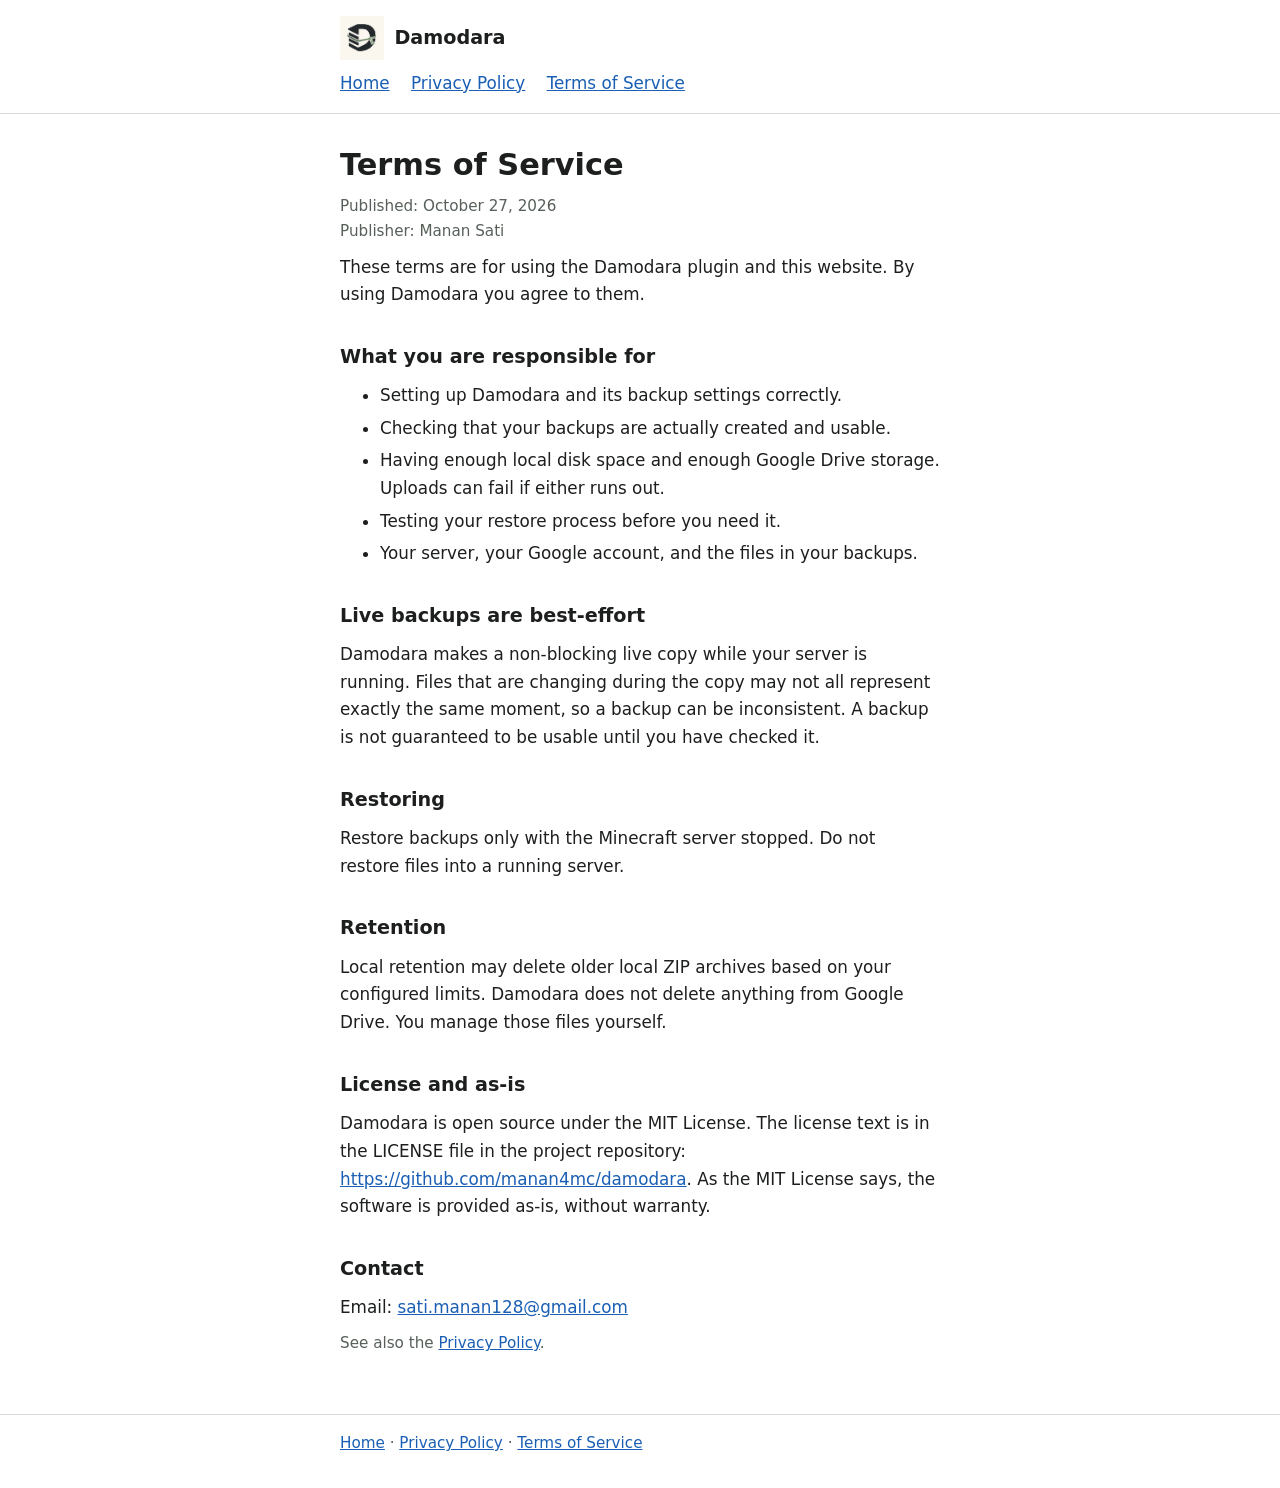
==== docs/terms.html @ 9754779f "Add files via upload" ====
<!DOCTYPE html>
<html lang="en">
<head>
<meta charset="utf-8">
<meta name="viewport" content="width=device-width, initial-scale=1">
<title>Terms of Service – Damodara</title>
<link rel="stylesheet" href="./style.css">
</head>
<body>
<header><div class="wrap">
<a class="brand" href="./index.html"><img class="logo" src="./logo.png" alt="Damodara logo"><span>Damodara</span></a>
<nav>
<a href="./index.html">Home</a>
<a href="./privacy.html">Privacy Policy</a>
<a href="./terms.html">Terms of Service</a>
</nav>
</div></header>
<main><div class="wrap">
<h1>Terms of Service</h1>
<p class="note">Published: October 27, 2026<br>Publisher: Manan Sati</p>

<p>These terms are for using the Damodara plugin and this website. By using Damodara you agree to them.</p>

<h2>What you are responsible for</h2>
<ul>
<li>Setting up Damodara and its backup settings correctly.</li>
<li>Checking that your backups are actually created and usable.</li>
<li>Having enough local disk space and enough Google Drive storage. Uploads can fail if either runs out.</li>
<li>Testing your restore process before you need it.</li>
<li>Your server, your Google account, and the files in your backups.</li>
</ul>

<h2>Live backups are best-effort</h2>
<p>Damodara makes a non-blocking live copy while your server is running. Files that are changing during the copy may not all represent exactly the same moment, so a backup can be inconsistent. A backup is not guaranteed to be usable until you have checked it.</p>

<h2>Restoring</h2>
<p>Restore backups only with the Minecraft server stopped. Do not restore files into a running server.</p>

<h2>Retention</h2>
<p>Local retention may delete older local ZIP archives based on your configured limits. Damodara does not delete anything from Google Drive. You manage those files yourself.</p>

<h2>License and as-is</h2>
<p>Damodara is open source under the MIT License. The license text is in the LICENSE file in the project repository: <a href="https://github.com/manan4mc/damodara">https://github.com/manan4mc/damodara</a>. As the MIT License says, the software is provided as-is, without warranty.</p>

<h2>Contact</h2>
<p>Email: <a href="mailto:sati.manan128@gmail.com">sati.manan128@gmail.com</a></p>

<p class="note">See also the <a href="./privacy.html">Privacy Policy</a>.</p>
</div></main>
<footer><div class="wrap">
<a href="./index.html">Home</a> · <a href="./privacy.html">Privacy Policy</a> · <a href="./terms.html">Terms of Service</a>
</div></footer>
</body>
</html>
---- docs/style.css ----
:root{color-scheme:light dark;--bg:#ffffff;--fg:#1c1f1d;--muted:#566059;--link:#1a5fb4;--line:#d8ddd9;--code:#eef1ef}
@media (prefers-color-scheme:dark){:root{--bg:#161a18;--fg:#e6eae7;--muted:#9ba69f;--link:#7fb2f0;--line:#2c3430;--code:#232a26}}
*{box-sizing:border-box}
body{margin:0;background:var(--bg);color:var(--fg);font:1.05rem/1.65 system-ui,-apple-system,"Segoe UI",Roboto,sans-serif}
.wrap{max-width:40rem;margin:0 auto;padding:0 1.25rem}
header{border-bottom:1px solid var(--line)}
header .wrap{padding-top:1rem;padding-bottom:1rem}
.brand{display:flex;align-items:center;gap:.65rem;margin:0 0 .6rem;font-weight:700;font-size:1.2rem;color:var(--fg);text-decoration:none}
.logo{display:block;height:2.75rem;width:auto;max-width:5rem;object-fit:contain}
nav a{margin-right:1rem}
a{color:var(--link)}
a:focus-visible{outline:2px solid var(--link);outline-offset:2px}
main{padding:2rem 0 3rem}
h1{font-size:1.9rem;line-height:1.25;margin:0 0 .5rem}
h2{font-size:1.2rem;margin:2rem 0 .4rem}
p,ul,ol{margin:.6rem 0}
li{margin:.3rem 0}
code{background:var(--code);padding:.1em .35em;border-radius:3px;font-size:.92em;overflow-wrap:anywhere}
.note{color:var(--muted);font-size:.95rem}
footer{border-top:1px solid var(--line);color:var(--muted);font-size:.95rem}
footer .wrap{padding-top:1rem;padding-bottom:2rem}
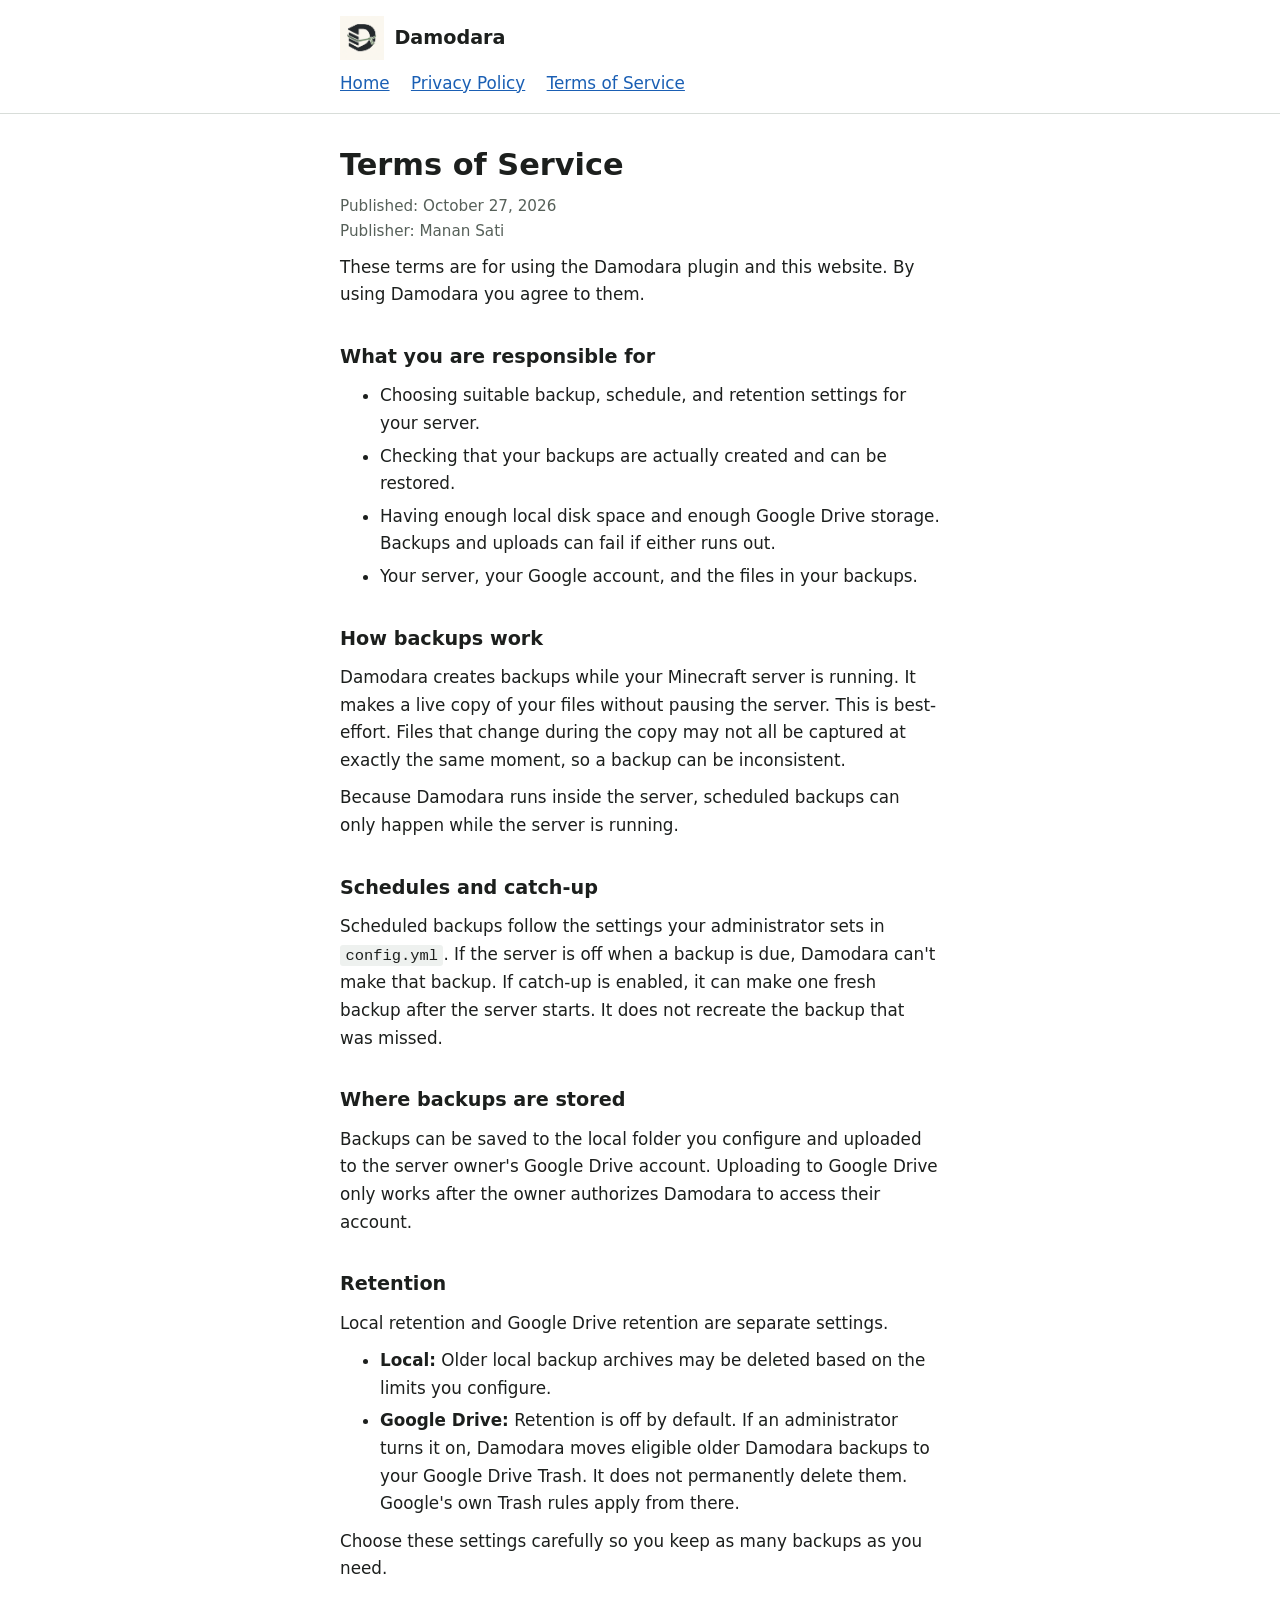
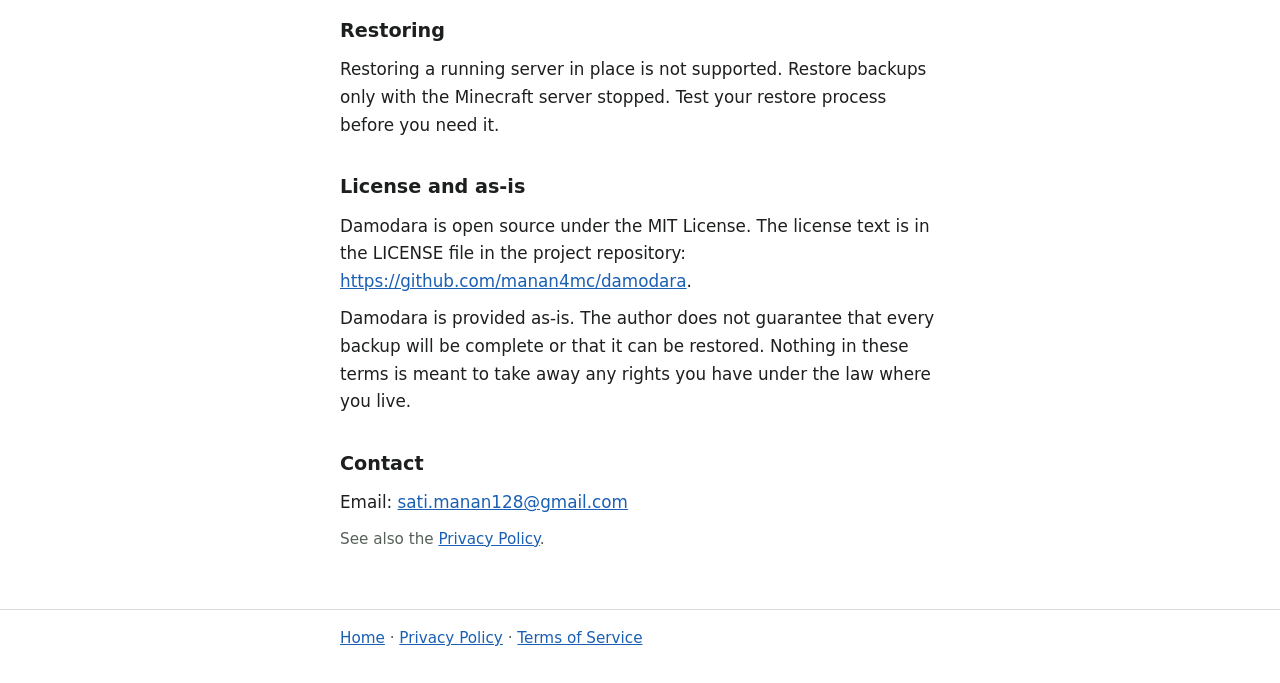
==== commit c7ce3197: "Add files via upload" ====
--- a/docs/terms.html
+++ b/docs/terms.html
@@ -23,24 +23,36 @@
 
 <h2>What you are responsible for</h2>
 <ul>
-<li>Setting up Damodara and its backup settings correctly.</li>
-<li>Checking that your backups are actually created and usable.</li>
-<li>Having enough local disk space and enough Google Drive storage. Uploads can fail if either runs out.</li>
-<li>Testing your restore process before you need it.</li>
+<li>Choosing suitable backup, schedule, and retention settings for your server.</li>
+<li>Checking that your backups are actually created and can be restored.</li>
+<li>Having enough local disk space and enough Google Drive storage. Backups and uploads can fail if either runs out.</li>
 <li>Your server, your Google account, and the files in your backups.</li>
 </ul>
 
-<h2>Live backups are best-effort</h2>
-<p>Damodara makes a non-blocking live copy while your server is running. Files that are changing during the copy may not all represent exactly the same moment, so a backup can be inconsistent. A backup is not guaranteed to be usable until you have checked it.</p>
+<h2>How backups work</h2>
+<p>Damodara creates backups while your Minecraft server is running. It makes a live copy of your files without pausing the server. This is best-effort. Files that change during the copy may not all be captured at exactly the same moment, so a backup can be inconsistent.</p>
+<p>Because Damodara runs inside the server, scheduled backups can only happen while the server is running.</p>
+
+<h2>Schedules and catch-up</h2>
+<p>Scheduled backups follow the settings your administrator sets in <code>config.yml</code>. If the server is off when a backup is due, Damodara can't make that backup. If catch-up is enabled, it can make one fresh backup after the server starts. It does not recreate the backup that was missed.</p>
+
+<h2>Where backups are stored</h2>
+<p>Backups can be saved to the local folder you configure and uploaded to the server owner's Google Drive account. Uploading to Google Drive only works after the owner authorizes Damodara to access their account.</p>
+
+<h2>Retention</h2>
+<p>Local retention and Google Drive retention are separate settings.</p>
+<ul>
+<li><b>Local:</b> Older local backup archives may be deleted based on the limits you configure.</li>
+<li><b>Google Drive:</b> Retention is off by default. If an administrator turns it on, Damodara moves eligible older Damodara backups to your Google Drive Trash. It does not permanently delete them. Google's own Trash rules apply from there.</li>
+</ul>
+<p>Choose these settings carefully so you keep as many backups as you need.</p>
 
 <h2>Restoring</h2>
-<p>Restore backups only with the Minecraft server stopped. Do not restore files into a running server.</p>
-
-<h2>Retention</h2>
-<p>Local retention may delete older local ZIP archives based on your configured limits. Damodara does not delete anything from Google Drive. You manage those files yourself.</p>
+<p>Restoring a running server in place is not supported. Restore backups only with the Minecraft server stopped. Test your restore process before you need it.</p>
 
 <h2>License and as-is</h2>
-<p>Damodara is open source under the MIT License. The license text is in the LICENSE file in the project repository: <a href="https://github.com/manan4mc/damodara">https://github.com/manan4mc/damodara</a>. As the MIT License says, the software is provided as-is, without warranty.</p>
+<p>Damodara is open source under the MIT License. The license text is in the LICENSE file in the project repository: <a href="https://github.com/manan4mc/damodara">https://github.com/manan4mc/damodara</a>.</p>
+<p>Damodara is provided as-is. The author does not guarantee that every backup will be complete or that it can be restored. Nothing in these terms is meant to take away any rights you have under the law where you live.</p>
 
 <h2>Contact</h2>
 <p>Email: <a href="mailto:sati.manan128@gmail.com">sati.manan128@gmail.com</a></p>
